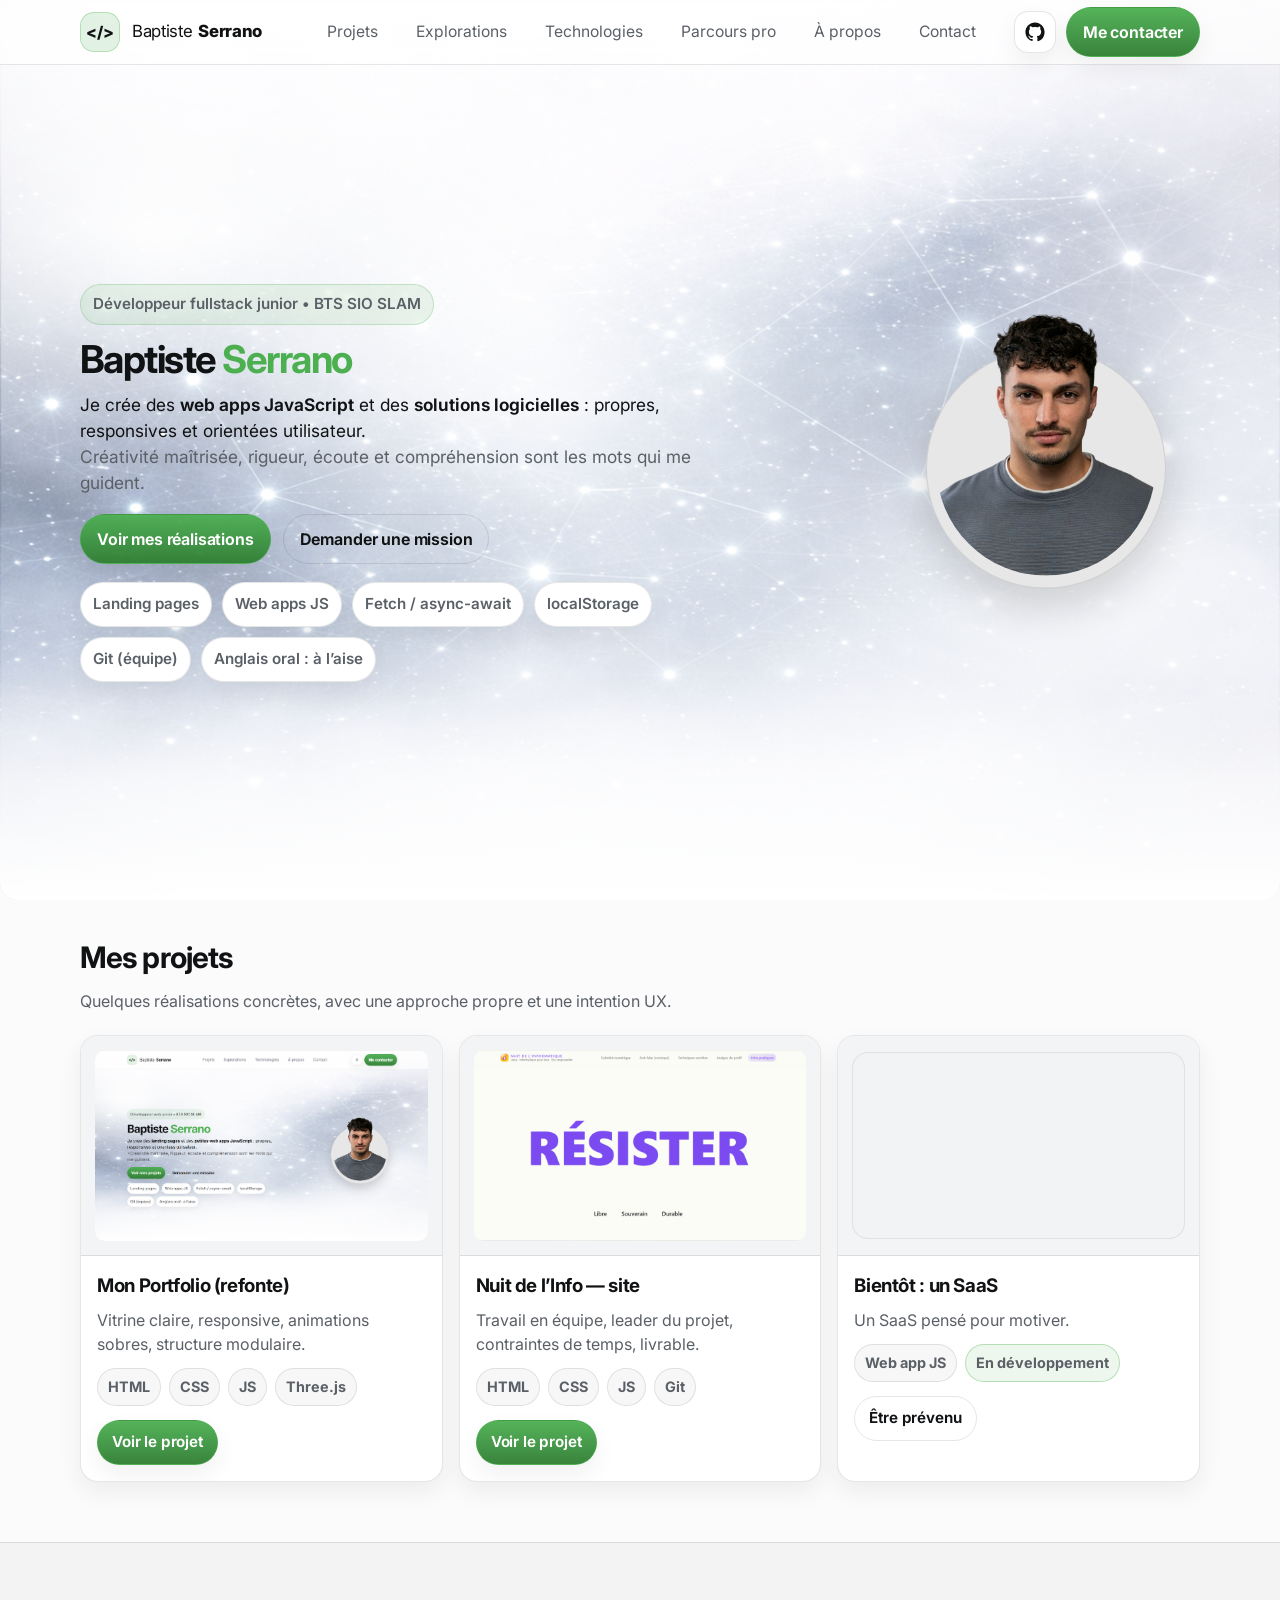
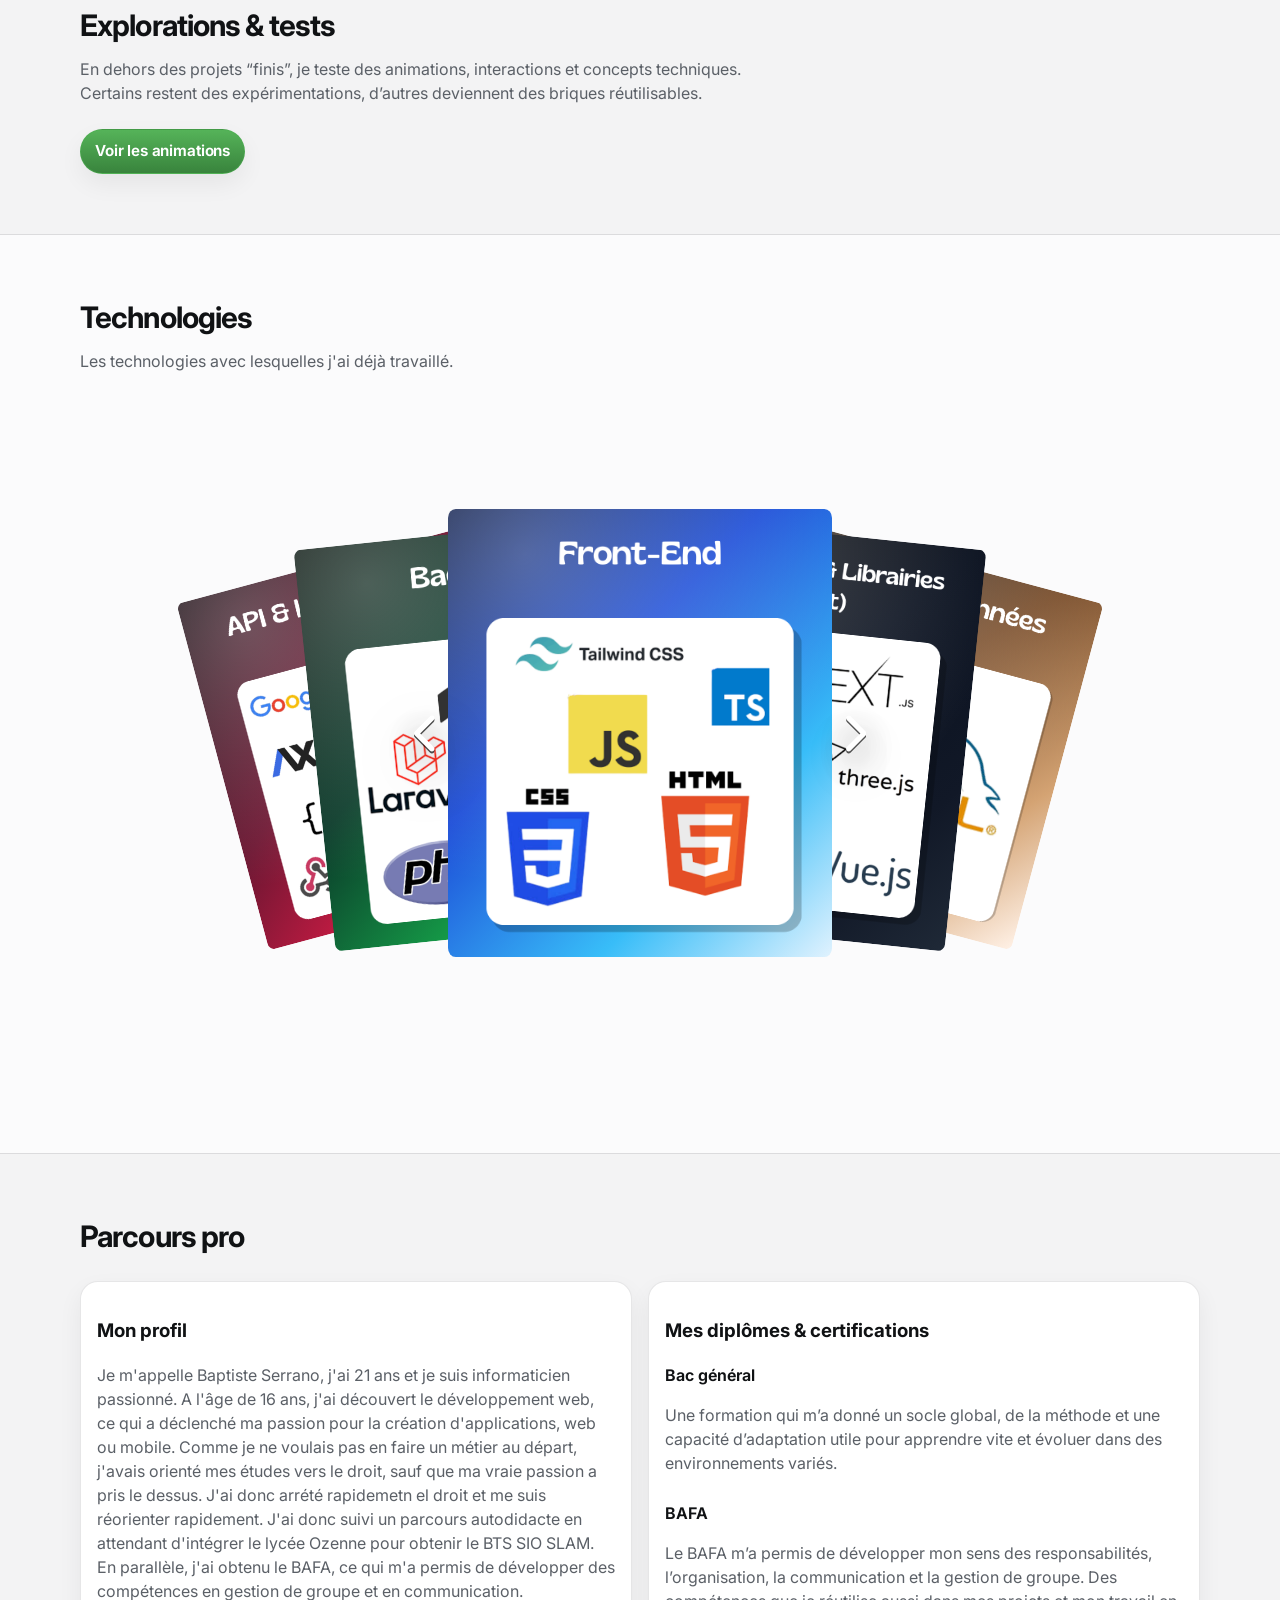
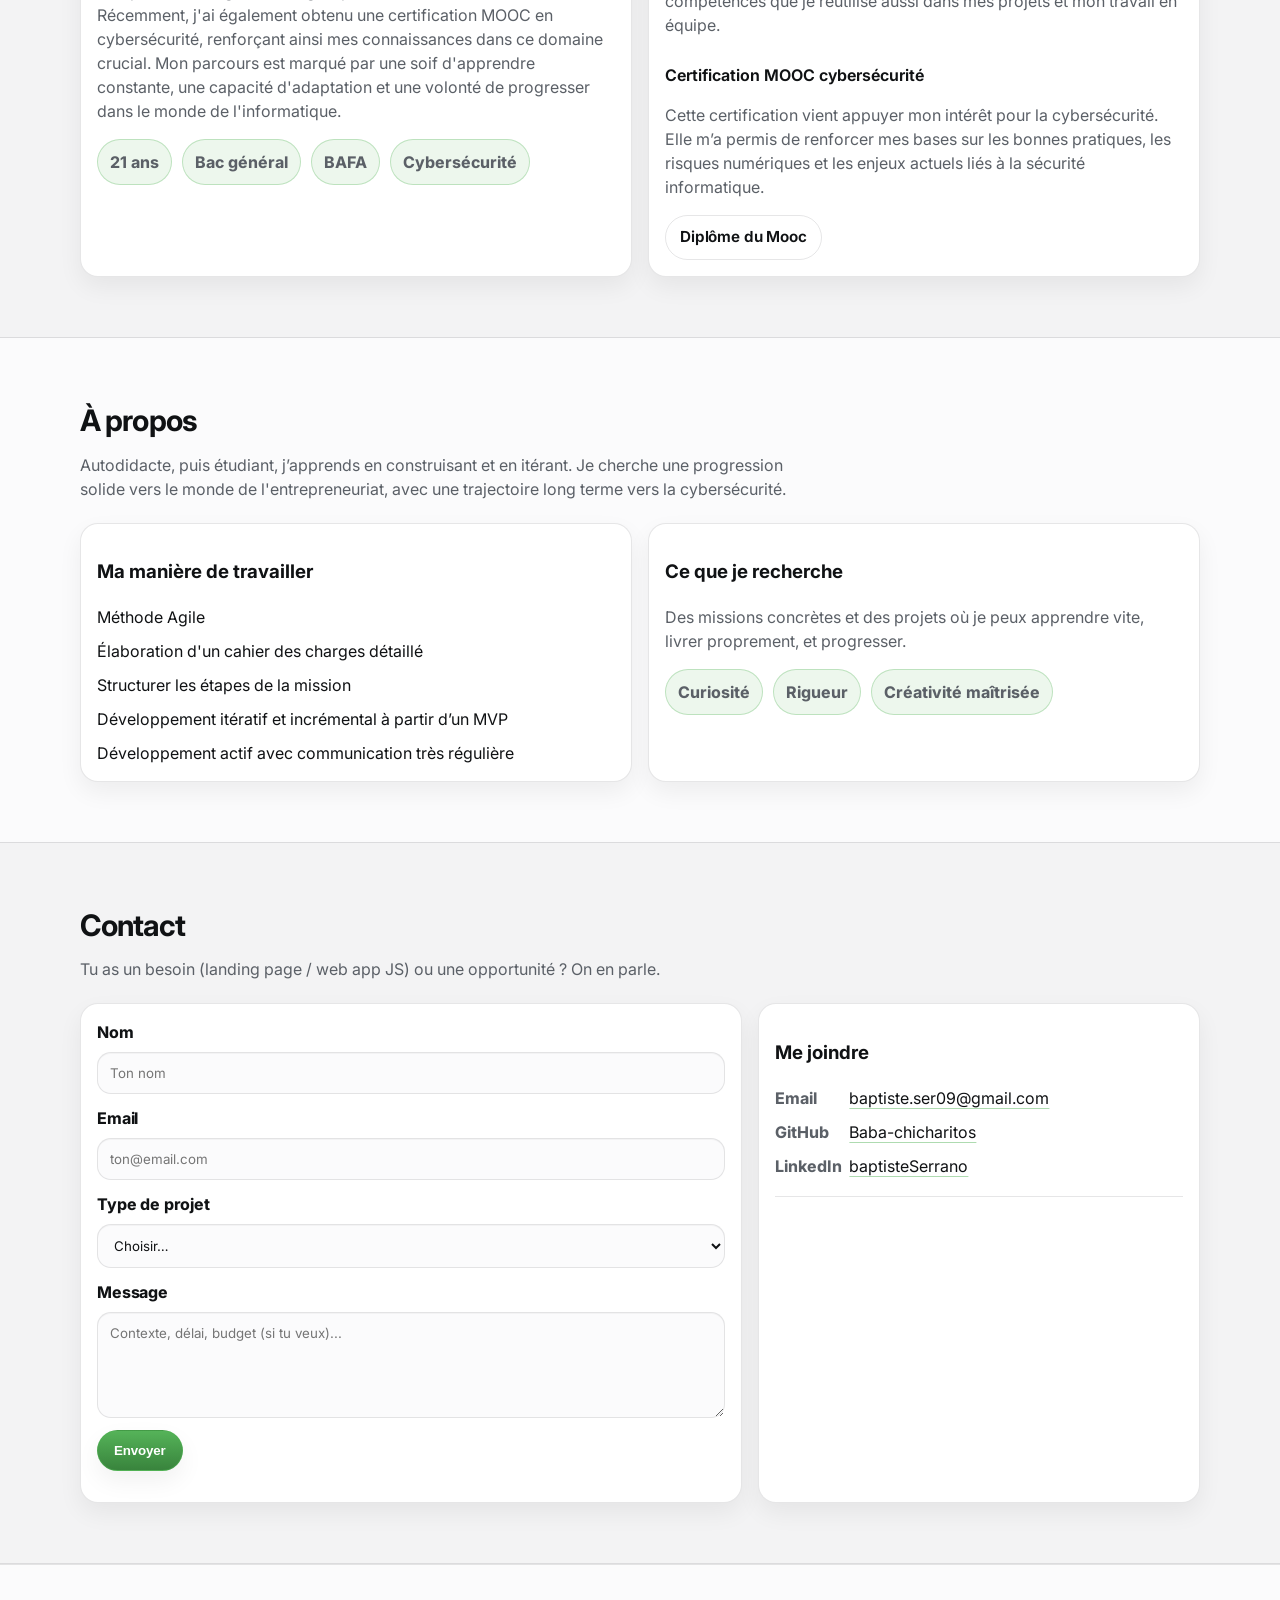
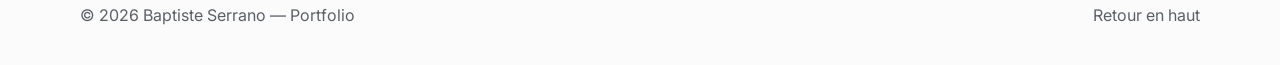
==== index.html @ 9c0a0b97 "first commit" ====
<!doctype html>
<html lang="fr">
  <head>
    <meta charset="UTF-8" />
    <meta name="viewport" content="width=device-width, initial-scale=1.0" />
    <meta
      name="description"
      content="Portfolio de Baptiste Serrano — Développeur web junior (BTS SIO SLAM). Projets, expérimentations, animations et technologies."
    />
    <title>Baptiste Serrano — Portfolio</title>

    <link rel="preconnect" href="https://fonts.googleapis.com" />
    <link rel="preconnect" href="https://fonts.gstatic.com" crossorigin />
    <link
      href="https://fonts.googleapis.com/css2?family=Inter:wght@400;500;600;700&display=swap"
      rel="stylesheet"
    />

    <link rel="stylesheet" href="css/base.css" />
    <link rel="stylesheet" href="css/slide.css" />
    <link rel="stylesheet" href="css/responsive.css" />
    <script type="module" src="js/models.js"></script>
    <link rel="shortcut icon" href="assets/img/logo.png" />
    <link rel="apple-touch-icon" href="assets/img/logo.png" />
    <script src="js/slide.js" defer></script>
  </head>

  <body data-theme="light">
    <a class="skip-link" href="#contenu">Aller au contenu</a>

    <header class="site-header">
      <div class="container header-inner">
        <a class="brand" href="#top" aria-label="Retour en haut de la page">
          <span class="brand-mark" aria-hidden="true">&lt;/&gt;</span>
          <span class="brand-text">
            <span class="brand-name">Baptiste</span>
            <span class="brand-name strong">Serrano</span>
          </span>
        </a>

        <nav class="nav" aria-label="Navigation principale">
          <a href="#projets">Projets</a>
          <a href="#explorations">Explorations</a>
          <a href="#stack">Technologies</a>
          <a href="#parcours">Parcours pro</a>
          <a href="#apropos">À propos</a>
          <a href="#contact">Contact</a>
        </nav>

        <div class="header-actions">
          <a
            class="icon-btn"
            href="https://github.com/baba-chicharitos"
            target="_blank"
            rel="noopener noreferrer"
            aria-label="Voir mon GitHub"
          >
            <svg
              xmlns="http://www.w3.org/2000/svg"
              viewBox="0 0 24 24"
              width="20"
              height="20"
              fill="currentColor"
              aria-hidden="true"
            >
              <path
                d="M12 .5C5.65.5.5 5.65.5 12c0 5.08 3.29 9.39 7.86 10.91.58.11.79-.25.79-.56 0-.28-.01-1.02-.02-2-3.2.7-3.88-1.54-3.88-1.54-.52-1.34-1.28-1.69-1.28-1.69-1.05-.72.08-.71.08-.71 1.16.08 1.77 1.2 1.77 1.2 1.03 1.77 2.7 1.26 3.36.96.1-.75.4-1.26.73-1.55-2.55-.29-5.23-1.28-5.23-5.68 0-1.25.45-2.28 1.19-3.08-.12-.29-.52-1.47.11-3.06 0 0 .97-.31 3.19 1.18A11.1 11.1 0 0 1 12 6.1c.98 0 1.97.13 2.89.38 2.22-1.5 3.19-1.18 3.19-1.18.63 1.59.23 2.77.11 3.06.74.8 1.19 1.83 1.19 3.08 0 4.41-2.69 5.39-5.25 5.67.41.36.78 1.08.78 2.18 0 1.57-.01 2.84-.01 3.23 0 .31.21.68.8.56A11.51 11.51 0 0 0 23.5 12C23.5 5.65 18.35.5 12 .5Z"
              />
            </svg>
          </a>

          <a class="btn btn-primary" href="#contact">Me contacter</a>
        </div>

        <button
          class="burger"
          type="button"
          aria-label="Ouvrir le menu"
          aria-expanded="false"
        >
          <span></span><span></span><span></span>
        </button>
      </div>

      <div class="mobile-nav container" aria-hidden="true">
        <a href="#projets">Projets</a>
        <a href="#explorations">Explorations</a>
        <a href="#stack">Technologies</a>
        <a href="#parcours">Parcours pro</a>
        <a href="#apropos">À propos</a>
        <a href="#contact">Contact</a>
      </div>
    </header>

    <main id="contenu">
      <section class="hero" id="top">
        <div class="container hero-grid">
          <div class="hero-copy z-index-10">
            <p class="eyebrow z-index-10">
              Développeur fullstack junior • BTS SIO SLAM
            </p>

            <h1>Baptiste <span class="accent z-index-10">Serrano</span></h1>

            <p class="lead z-index-10">
              Je crée des <strong>web apps JavaScript</strong> et des
              <strong>solutions logicielles</strong> : propres, responsives et
              orientées utilisateur.
              <br />
              <span class="muted z-index-10">
                Créativité maîtrisée, rigueur, écoute et compréhension sont les
                mots qui me guident.
              </span>
            </p>

            <div class="hero-cta z-index-10">
              <a class="btn btn-primary z-index-10" href="real.html">
                Voir mes réalisations
              </a>
              <a class="btn btn-ghost z-index-10" href="#contact">
                Demander une mission
              </a>
            </div>

            <ul class="chips z-index-10" aria-label="Points forts">
              <li class="chip z-index-10">Landing pages</li>
              <li class="chip z-index-10">Web apps JS</li>
              <li class="chip z-index-10">Fetch / async-await</li>
              <li class="chip z-index-10">localStorage</li>
              <li class="chip z-index-10">Git (équipe)</li>
              <li class="chip z-index-10">Anglais oral : à l’aise</li>
            </ul>
          </div>

          <div class="hero-visual" aria-label="Portrait de Baptiste Serrano">
            <div class="hero-background-visual">
              <img src="assets/img/etoile.png" alt="fond étoilé" />
            </div>
            <div class="profile-card">
              <div class="profile-photo-wrap">
                <img
                  class="profile-photo"
                  src="assets/img/moi.png"
                  alt="Photo de Baptiste Serrano"
                  loading="lazy"
                />
              </div>
            </div>
          </div>
        </div>
      </section>

      <section class="section z-index-10" id="projets">
        <div class="container z-index-10">
          <header class="section-head z-index-10">
            <h2 class="z-index-10">Mes projets</h2>
            <p class="sub z-index-10">
              Quelques réalisations concrètes, avec une approche propre et une
              intention UX.
            </p>
          </header>

          <div class="grid cards-3 z-index-10">
            <article class="card project-card z-index-10">
              <div class="card-media z-index-10">
                <img src="assets/img/portfolio.png" alt="Site du portfolio" />
              </div>
              <div class="card-body z-index-10">
                <h3>Mon Portfolio (refonte)</h3>
                <p class="muted z-index-10">
                  Vitrine claire, responsive, animations sobres, structure
                  modulaire.
                </p>

                <div class="tags z-index-10">
                  <span class="tag z-index-10">HTML</span>
                  <span class="tag z-index-10">CSS</span>
                  <span class="tag z-index-10">JS</span>
                  <span class="tag z-index-10">Three.js</span>
                </div>

                <div class="card-actions z-index-10">
                  <a
                    class="btn btn-primary btn-sm"
                    href="#"
                    aria-label="Voir le projet Portfolio"
                  >
                    Voir le projet
                  </a>
                </div>
              </div>
            </article>

            <article class="card project-card z-index-10">
              <div class="card-media z-index-10">
                <img src="assets/img/nuitInfo.png" alt="Site nuit de l'info" />
              </div>
              <div class="card-body z-index-10">
                <h3>Nuit de l’Info — site</h3>
                <p class="muted z-index-10">
                  Travail en équipe, leader du projet, contraintes de temps,
                  livrable.
                </p>

                <div class="tags z-index-10">
                  <span class="tag z-index-10">HTML</span>
                  <span class="tag z-index-10">CSS</span>
                  <span class="tag z-index-10">JS</span>
                  <span class="tag z-index-10">Git</span>
                </div>

                <div class="card-actions z-index-10">
                  <a
                    class="btn btn-primary btn-sm"
                    href="#"
                    aria-label="Voir le projet Nuit de l'Info"
                  >
                    Voir le projet
                  </a>
                </div>
              </div>
            </article>

            <article class="card project-card teaser z-index-10">
              <div class="card-media z-index-10">
                <div
                  class="hourglass-viewer"
                  id="hourglassViewer"
                  aria-label="Sablier 3D"
                ></div>
              </div>
              <div class="card-body z-index-10">
                <h3>Bientôt : un SaaS</h3>
                <p class="muted z-index-10">Un SaaS pensé pour motiver.</p>

                <div class="tags z-index-10">
                  <span class="tag z-index-10">Web app JS</span>
                  <span class="tag ghost z-index-10">En développement</span>
                </div>

                <div class="card-actions">
                  <a class="btn btn-ghost btn-sm" href="#contact">
                    Être prévenu
                  </a>
                </div>
              </div>
            </article>
          </div>
        </div>
      </section>

      <section class="section section-soft" id="explorations">
        <div class="container">
          <header class="section-head">
            <h2>Explorations & tests</h2>
            <p class="sub">
              En dehors des projets “finis”, je teste des animations,
              interactions et concepts techniques. Certains restent des
              expérimentations, d’autres deviennent des briques réutilisables.
            </p>
          </header>
          <a
            class="btn btn-primary btn-sm spc-top"
            href="projects/animation.html"
            aria-label="Voir mes animations annexes"
          >
            Voir les animations
          </a>
        </div>
      </section>

      <section class="section" id="stack">
        <div class="container">
          <header class="section-head">
            <h2>Technologies</h2>
            <p class="sub">
              Les technologies avec lesquelles j'ai déjà travaillé.
            </p>
          </header>
        </div>
        <div class="contentCard">
          <svg
            viewBox="0 0 320 512"
            id="left"
            class="left"
            onclick="turnLeft()"
          >
            <path
              d="M9.4 233.4c-12.5 12.5-12.5 32.8 0 45.3l192 192c12.5 12.5 32.8 12.5 45.3 0s12.5-32.8 0-45.3L77.3 256 246.6 86.6c12.5-12.5 12.5-32.8 0-45.3s-32.8-12.5-45.3 0l-192 192z"
            />
          </svg>
          <svg
            viewBox="0 0 320 512"
            id="right"
            class="right"
            onclick="turnRight()"
          >
            <path
              d="M310.6 233.4c12.5 12.5 12.5 32.8 0 45.3l-192 192c-12.5 12.5-32.8 12.5-45.3 0s-12.5-32.8 0-45.3L242.7 256 73.4 86.6c-12.5-12.5-12.5-32.8 0-45.3s32.8-12.5 45.3 0l192 192z"
            />
          </svg>
          <div class="img" id="photo1"></div>
          <div class="img" id="photo2"></div>
          <div class="img" id="photo3"></div>
          <div class="img" id="photo4"></div>
          <div class="img" id="photo5"></div>
          <div class="point">
            <div class="po" id="po1" onclick="open1()"></div>
            <div class="po" id="po2" onclick="open2()"></div>
            <div class="po" id="po3" onclick="open3()"></div>
            <div class="po" id="po4" onclick="open4()"></div>
            <div class="po" id="po5" onclick="open5()"></div>
          </div>
        </div>
      </section>

      <section class="section section-soft" id="parcours">
        <div class="container">
          <header class="section-head">
            <h2>Parcours pro</h2>
          </header>

          <div class="about-grid">
            <div class="card about-card">
              <h3>Mon profil</h3>
              <p class="muted">
                Je m'appelle Baptiste Serrano, j'ai 21 ans et je suis
                informaticien passionné. A l'âge de 16 ans, j'ai découvert le
                développement web, ce qui a déclenché ma passion pour la
                création d'applications, web ou mobile. Comme je ne voulais pas
                en faire un métier au départ, j'avais orienté mes études vers le
                droit, sauf que ma vraie passion a pris le dessus. J'ai donc
                arrété rapidemetn el droit et me suis réorienter rapidement.
                J'ai donc suivi un parcours autodidacte en attendant d'intégrer
                le lycée Ozenne pour obtenir le BTS SIO SLAM. En parallèle, j'ai
                obtenu le BAFA, ce qui m'a permis de développer des compétences
                en gestion de groupe et en communication. Récemment, j'ai
                également obtenu une certification MOOC en cybersécurité,
                renforçant ainsi mes connaissances dans ce domaine crucial. Mon
                parcours est marqué par une soif d'apprendre constante, une
                capacité d'adaptation et une volonté de progresser dans le monde
                de l'informatique.
              </p>
              <div class="about-badges">
                <span class="badge">21 ans</span>
                <span class="badge">Bac général</span>
                <span class="badge">BAFA</span>
                <span class="badge">Cybersécurité</span>
              </div>
            </div>

            <div class="card about-card">
              <h3>Mes diplômes & certifications</h3>
              <div class="list">
                <div>
                  <strong>Bac général</strong>
                  <p class="muted">
                    Une formation qui m’a donné un socle global, de la méthode
                    et une capacité d’adaptation utile pour apprendre vite et
                    évoluer dans des environnements variés.
                  </p>
                </div>

                <div>
                  <strong>BAFA</strong>
                  <p class="muted">
                    Le BAFA m’a permis de développer mon sens des
                    responsabilités, l’organisation, la communication et la
                    gestion de groupe. Des compétences que je réutilise aussi
                    dans mes projets et mon travail en équipe.
                  </p>
                </div>

                <div>
                  <strong>Certification MOOC cybersécurité</strong>
                  <p class="muted">
                    Cette certification vient appuyer mon intérêt pour la
                    cybersécurité. Elle m’a permis de renforcer mes bases sur
                    les bonnes pratiques, les risques numériques et les enjeux
                    actuels liés à la sécurité informatique.
                  </p>
                  <a
                    class="btn btn-ghost btn-sm"
                    href="docs/pdf/certification-mooc-cybersecurite.pdf"
                    download
                  >
                    Diplôme du Mooc
                  </a>
                </div>
              </div>
            </div>
          </div>
        </div>
      </section>

      <section class="section" id="apropos">
        <div class="container">
          <header class="section-head">
            <h2>À propos</h2>
            <p class="sub">
              Autodidacte, puis étudiant, j’apprends en construisant et en
              itérant. Je cherche une progression solide vers le monde de
              l'entrepreneuriat, avec une trajectoire long terme vers la
              cybersécurité.
            </p>
          </header>

          <div class="about-grid">
            <div class="card about-card">
              <h3>Ma manière de travailler</h3>
              <ul class="list">
                <li>Méthode Agile</li>
                <li>Élaboration d'un cahier des charges détaillé</li>
                <li>Structurer les étapes de la mission</li>
                <li>Développement itératif et incrémental à partir d’un MVP</li>
                <li>Développement actif avec communication très régulière</li>
              </ul>
            </div>

            <div class="card about-card">
              <h3>Ce que je recherche</h3>
              <p class="muted">
                Des missions concrètes et des projets où je peux apprendre vite,
                livrer proprement, et progresser.
              </p>
              <div class="about-badges">
                <span class="badge">Curiosité</span>
                <span class="badge">Rigueur</span>
                <span class="badge">Créativité maîtrisée</span>
              </div>
            </div>
          </div>
        </div>
      </section>

      <section class="section section-soft" id="contact">
        <div class="container">
          <header class="section-head">
            <h2>Contact</h2>
            <p class="sub">
              Tu as un besoin (landing page / web app JS) ou une opportunité ?
              On en parle.
            </p>
          </header>

          <div class="contact-grid">
            <form
              id="contactForm"
              class="card form"
              action="https://formsubmit.co/ajax/baptiste.ser09@gmail.com"
              method="POST"
            >
              <input type="hidden" name="_captcha" value="false" />
              <input
                type="hidden"
                name="_subject"
                value="Nouveau message depuis le portfolio"
              />

              <div class="field">
                <label for="name">Nom</label>
                <input
                  id="name"
                  name="Nom"
                  type="text"
                  placeholder="Ton nom"
                  autocomplete="name"
                  required
                />
              </div>

              <div class="field">
                <label for="email">Email</label>
                <input
                  id="email"
                  name="Email"
                  type="email"
                  placeholder="ton@email.com"
                  autocomplete="email"
                  required
                />
              </div>

              <div class="field">
                <label for="type">Type de projet</label>
                <select id="type" name="Type de projet" required>
                  <option value="" selected disabled>Choisir…</option>
                  <option value="landing">Landing page</option>
                  <option value="webapp">Petite web app JS</option>
                  <option value="autre">Autre</option>
                </select>
              </div>

              <div class="field">
                <label for="message">Message</label>
                <textarea
                  id="message"
                  name="Message"
                  rows="5"
                  placeholder="Contexte, délai, budget (si tu veux)..."
                  required
                ></textarea>
              </div>

              <button class="btn btn-primary" type="submit">Envoyer</button>
              <p class="muted tiny" id="formStatus"></p>
            </form>

            <aside class="card contact-side">
              <h3>Me joindre</h3>
              <ul class="contact-list">
                <li>
                  <span class="k">Email</span>
                  <a href="mailto:baptiste.ser09@gmail.com">
                    baptiste.ser09@gmail.com
                  </a>
                </li>
                <li>
                  <span class="k">GitHub</span>
                  <a
                    href="https://github.com/Baba-chicharitos"
                    target="_blank"
                    rel="noreferrer"
                  >
                    Baba-chicharitos
                  </a>
                </li>
                <li>
                  <span class="k">LinkedIn</span>
                  <a
                    href="https://www.linkedin.com/in/baptisteserrano/"
                    target="_blank"
                    rel="noreferrer"
                  >
                    baptisteSerrano
                  </a>
                </li>
              </ul>

              <div class="divider"></div>
            </aside>
          </div>
        </div>
      </section>
    </main>

    <footer class="site-footer">
      <div class="container footer-inner">
        <p class="muted">
          © <span id="year">2025</span> Baptiste Serrano — Portfolio
        </p>
        <a class="muted" href="#top">Retour en haut</a>
      </div>
    </footer>

    <div class="toast" id="toast">
      <div class="toast-content">
        <span class="toast-icon" id="toastIcon">✓</span>
        <div class="toast-text">
          <strong id="toastTitle">Message envoyé</strong>
          <p id="toastMessage">
            Merci, ton message a bien été envoyé. Je te répondrai dès que
            possible.
          </p>
        </div>
        <button
          class="toast-close"
          id="toastClose"
          type="button"
          aria-label="Fermer"
        >
          ×
        </button>
      </div>
    </div>

    <script>
      document.addEventListener("DOMContentLoaded", () => {
        const form = document.getElementById("contactForm");
        const statusText = document.getElementById("formStatus");
        const toast = document.getElementById("toast");
        const toastClose = document.getElementById("toastClose");
        const toastTitle = document.getElementById("toastTitle");
        const toastMessage = document.getElementById("toastMessage");
        const toastIcon = document.getElementById("toastIcon");
        const year = document.getElementById("year");

        if (year) {
          year.textContent = new Date().getFullYear();
        }

        let hideToastTimer;

        function showToast(title, message, isError = false) {
          toastTitle.textContent = title;
          toastMessage.textContent = message;
          toastIcon.textContent = isError ? "!" : "✓";
          toastIcon.style.background = isError
            ? "linear-gradient(135deg, #ef4444, #dc2626)"
            : "linear-gradient(135deg, #22c55e, #16a34a)";

          toast.classList.add("show");

          clearTimeout(hideToastTimer);
          hideToastTimer = setTimeout(() => {
            toast.classList.remove("show");
          }, 4000);
        }

        if (toastClose) {
          toastClose.addEventListener("click", () => {
            toast.classList.remove("show");
          });
        }

        if (!form) {
          console.error("Formulaire #contactForm introuvable.");
          return;
        }

        form.addEventListener("submit", async (e) => {
          e.preventDefault();

          statusText.textContent = "Envoi en cours...";

          const formData = new FormData(form);

          try {
            const response = await fetch(form.action, {
              method: "POST",
              body: formData,
              headers: {
                Accept: "application/json",
              },
            });

            const data = await response.json();

            if (response.ok) {
              form.reset();
              statusText.textContent = "";
              showToast(
                "Message envoyé",
                "Merci, ton message a bien été envoyé. Je te répondrai dès que possible.",
              );
            } else {
              statusText.textContent = "";
              showToast(
                "Erreur",
                data.message || "L’envoi a échoué. Réessaie dans un instant.",
                true,
              );
            }
          } catch (error) {
            statusText.textContent = "";
            showToast(
              "Erreur",
              "Impossible d’envoyer le message pour le moment.",
              true,
            );
            console.error(error);
          }
        });
      });
    </script>
  </body>
</html>
---- css/base.css ----
/* =========================
   Base + Theme tokens
   ========================= */

:root {
  --font:
    "Inter", system-ui, -apple-system, Segoe UI, Roboto, Arial, sans-serif;

  /* Accent (vert propre, proche de ton CV) */
  --accent: #4caf50;
  --accent-2: #2e7d32;

  /* Light defaults */
  --bg: #fbfbfc;
  --bg-soft: #f3f4f6;
  --text: #101214;
  --muted: #5b6067;

  --card: #ffffff;
  --border: rgba(16, 18, 20, 0.1);

  --shadow: 0 12px 30px rgba(16, 18, 20, 0.08);
  --shadow-soft: 0 10px 24px rgba(16, 18, 20, 0.06);

  --radius: 18px;
  --radius-sm: 14px;

  --container: 1120px;

  --focus: 0 0 0 4px rgba(76, 175, 80, 0.25);
}

body[data-theme="dark"] {
  --bg: #0b0d10;
  --bg-soft: #10141a;
  --text: #e8edf4;
  --muted: #a6afbb;

  --card: #0f141b;
  --border: rgba(232, 237, 244, 0.12);

  --shadow: 0 16px 40px rgba(0, 0, 0, 0.35);
  --shadow-soft: 0 12px 28px rgba(0, 0, 0, 0.25);

  --focus: 0 0 0 4px rgba(76, 175, 80, 0.25);
}

/* =========================
   Reset minimal
   ========================= */

*,
*::before,
*::after {
  box-sizing: border-box;
}

html {
  scroll-behavior: smooth;
}

body {
  margin: 0;
  font-family: var(--font);
  color: var(--text);
  background:
    radial-gradient(
      1200px 600px at 75% 10%,
      rgba(76, 175, 80, 0.1),
      transparent 55%
    ),
    radial-gradient(
      900px 500px at 15% 0%,
      rgba(76, 175, 80, 0.07),
      transparent 55%
    ),
    var(--bg);
  line-height: 1.5;
  overflow-x: hidden;
}

img {
  max-width: 100%;
  display: block;
}

a {
  color: inherit;
  text-decoration: none;
}

strong {
  font-weight: 650;
}

::selection {
  background: rgba(76, 175, 80, 0.25);
}

/* =========================
   Utilities
   ========================= */

.container {
  width: min(var(--container), calc(100% - 40px));
  margin-inline: auto;
}

.spc-top {
  margin-top: 24px;
}

.muted {
  color: var(--muted);
}

.tiny {
  font-size: 0.9rem;
}

.accent {
  color: var(--accent);
}

.divider {
  height: 1px;
  background: var(--border);
  margin: 18px 0;
}

.skip-link {
  position: absolute;
  left: -999px;
  top: 10px;
  background: var(--card);
  color: var(--text);
  padding: 10px 14px;
  border-radius: 12px;
  border: 1px solid var(--border);
  box-shadow: var(--shadow-soft);
}
.skip-link:focus {
  left: 12px;
  outline: none;
  box-shadow: var(--focus), var(--shadow-soft);
}

/* =========================
   Header
   ========================= */

.site-header {
  position: sticky;
  top: 0;
  z-index: 50;
  border-bottom: 1px solid var(--border);
  background: rgba(255, 255, 255, 0.7);
  backdrop-filter: blur(10px);
}

body[data-theme="dark"] .site-header {
  background: rgba(11, 13, 16, 0.7);
}

.header-inner {
  display: flex;
  align-items: center;
  justify-content: space-between;
  gap: 14px;
  padding: 14px 0;
  height: 5vw;
}

.brand {
  display: flex;
  align-items: center;
  gap: 12px;
  min-width: 210px;
}

.brand-mark {
  width: 40px;
  height: 40px;
  border-radius: 14px;
  display: grid;
  place-items: center;
  background: rgba(76, 175, 80, 0.16);
  border: 1px solid rgba(76, 175, 80, 0.3);
  font-weight: 800;
}

.brand-text {
  display: flex;
  gap: 6px;
  font-size: 1.05rem;
  letter-spacing: -0.02em;
}
.brand-name.strong {
  font-weight: 800;
}

.nav {
  display: flex;
  gap: 18px;
  align-items: center;
}

.nav a {
  font-size: 0.98rem;
  color: var(--muted);
  padding: 10px 10px;
  border-radius: 12px;
}
.nav a:hover {
  background: rgba(16, 18, 20, 0.05);
  color: var(--text);
}
body[data-theme="dark"] .nav a:hover {
  background: rgba(232, 237, 244, 0.06);
}

.header-actions {
  display: flex;
  align-items: center;
  gap: 10px;
}

.icon-btn {
  width: 42px;
  height: 42px;
  border-radius: 14px;
  border: 1px solid var(--border);
  background: var(--card);
  box-shadow: var(--shadow-soft);
  display: grid;
  place-items: center;
  cursor: pointer;
}
.icon-btn:focus {
  outline: none;
  box-shadow: var(--focus), var(--shadow-soft);
}

.burger {
  display: none;
  width: 44px;
  height: 44px;
  border: 1px solid var(--border);
  background: var(--card);
  border-radius: 14px;
  box-shadow: var(--shadow-soft);
  cursor: pointer;
}
.burger span {
  display: block;
  height: 2px;
  width: 18px;
  margin: 4px auto;
  background: var(--text);
  opacity: 0.9;
}

.mobile-nav {
  display: none;
  padding: 0 0 14px 0;
}
.mobile-nav a {
  display: block;
  padding: 12px 12px;
  border-radius: 12px;
  color: var(--muted);
}
.mobile-nav a:hover {
  background: rgba(16, 18, 20, 0.05);
  color: var(--text);
}

/* =========================
   Buttons
   ========================= */

.btn {
  display: inline-flex;
  align-items: center;
  justify-content: center;
  gap: 10px;
  padding: 12px 16px;
  border-radius: 999px;
  border: 1px solid var(--border);
  background: var(--card);
  font-weight: 650;
  letter-spacing: -0.01em;
  box-shadow: var(--shadow-soft);
  transition:
    transform 120ms ease,
    box-shadow 120ms ease,
    background 120ms ease;
}
.btn:hover {
  transform: translateY(-1px);
  box-shadow: var(--shadow);
}
.btn:active {
  transform: translateY(0);
}

.btn-primary {
  background: linear-gradient(
    180deg,
    rgba(76, 175, 80, 0.95),
    rgba(46, 125, 50, 0.95)
  );
  border: 1px solid rgba(76, 175, 80, 0.5);
  color: white;
}

.btn-ghost {
  background: transparent;
  box-shadow: none;
}

.btn-sm {
  padding: 10px 14px;
  font-size: 0.95rem;
}

/* =========================
   Hero
   ========================= */

.hero {
  padding: 54px 0 28px 0;
  height: 90vh;
  display: flex;

  justify-content: center;
}

.hero-grid {
  display: grid;
  grid-template-columns: 1.2fr 0.9fr;
  gap: 28px;
  align-items: center;
}

.eyebrow {
  display: inline-block;
  color: var(--muted);
  background: rgba(76, 175, 80, 0.1);
  border: 1px solid rgba(76, 175, 80, 0.25);
  padding: 8px 12px;
  border-radius: 999px;
  margin: 0 0 14px 0;
  font-weight: 600;
  font-size: 0.95rem;
}

.hero h1 {
  margin: 0 0 12px 0;
  font-size: clamp(2.2rem, 3vw, 3.2rem);
  letter-spacing: -0.04em;
  line-height: 1.08;
}

.lead {
  margin: 0 0 18px 0;
  font-size: 1.08rem;
  color: var(--text);
}

.hero-cta {
  display: flex;
  gap: 12px;
  flex-wrap: wrap;
  margin: 18px 0 18px 0;
}

.chips {
  list-style: none;
  padding: 0;
  margin: 0;
  display: flex;
  flex-wrap: wrap;
  gap: 10px;
}

.chip {
  padding: 10px 12px;
  border-radius: 999px;
  border: 1px solid var(--border);
  background: var(--card);
  color: var(--muted);
  box-shadow: var(--shadow-soft);
  font-weight: 600;
  font-size: 0.95rem;
}

/* Hero visual */
.hero-visual .visual-card {
  background: var(--card);
  border: 1px solid var(--border);
  border-radius: var(--radius);
  box-shadow: var(--shadow);
  padding: 14px;
}

.visual-top {
  display: flex;
  justify-content: space-between;
  align-items: center;
  gap: 10px;
  margin-bottom: 12px;
}

.visual-badge {
  font-weight: 700;
  font-size: 0.92rem;
  color: var(--muted);
}

.visual-pill {
  padding: 8px 10px;
  border-radius: 999px;
  border: 1px solid var(--border);
  color: var(--muted);
  font-weight: 650;
  font-size: 0.92rem;
}

.visual-canvas {
  position: relative;
  height: 280px;
  border-radius: calc(var(--radius) - 8px);
  overflow: hidden;
  background:
    radial-gradient(
      700px 320px at 30% 10%,
      rgba(76, 175, 80, 0.18),
      transparent 55%
    ),
    radial-gradient(
      600px 280px at 90% 80%,
      rgba(76, 175, 80, 0.12),
      transparent 60%
    ),
    var(--bg-soft);
  border: 1px solid var(--border);
}

.grid-glow {
  position: absolute;
  inset: 0;
  background-image:
    linear-gradient(
      to right,
      rgba(255, 255, 255, 0) 0%,
      rgba(255, 255, 255, 0) 100%
    ),
    linear-gradient(rgba(16, 18, 20, 0.06) 1px, transparent 1px),
    linear-gradient(90deg, rgba(16, 18, 20, 0.06) 1px, transparent 1px);
  background-size:
    100% 100%,
    34px 34px,
    34px 34px;
  opacity: 0.9;
  mix-blend-mode: multiply;
}
body[data-theme="dark"] .grid-glow {
  background-image:
    linear-gradient(
      to right,
      rgba(255, 255, 255, 0) 0%,
      rgba(255, 255, 255, 0) 100%
    ),
    linear-gradient(rgba(232, 237, 244, 0.08) 1px, transparent 1px),
    linear-gradient(90deg, rgba(232, 237, 244, 0.08) 1px, transparent 1px);
  mix-blend-mode: screen;
  opacity: 0.55;
}

.visual-caption {
  margin: 12px 2px 0 2px;
  color: var(--muted);
  font-size: 0.95rem;
}

/* =========================
   Sections + Cards
   ========================= */

.section {
  padding: 60px 0;
  z-index: 10;
}

.section-soft {
  background: rgba(16, 18, 20, 0.03);
  border-top: 1px solid var(--border);
  border-bottom: 1px solid var(--border);
}
body[data-theme="dark"] .section-soft {
  background: rgba(232, 237, 244, 0.04);
}

.section-head h2 {
  margin: 0;
  font-size: 1.85rem;
  letter-spacing: -0.03em;
}

.sub {
  margin: 10px 0 0 0;
  color: var(--muted);
  max-width: 72ch;
}

.grid {
  display: grid;
  gap: 16px;
  margin-top: 22px;
}

.cards-3 {
  grid-template-columns: repeat(3, 1fr);
}

.card {
  background: var(--card);
  border: 1px solid var(--border);
  border-radius: var(--radius);
  box-shadow: var(--shadow-soft);
  overflow: hidden;
}

.card-body {
  padding: 16px;
}

.card-media {
  padding: 14px;
  border-bottom: 1px solid var(--border);
  background: var(--bg-soft);
}

/* Uniformise la hauteur de la zone image des cards */
.project-card .card-media {
  height: 220px;
  display: flex;
  align-items: center;
  justify-content: center;
  overflow: hidden;
}

.project-card .card-media img {
  width: 100%;
  height: 100%;
  object-fit: cover;
  border-radius: calc(var(--radius) - 8px);
}

.media-placeholder {
  height: 138px;
  border-radius: calc(var(--radius) - 8px);
  border: 1px dashed rgba(16, 18, 20, 0.18);
  display: grid;
  place-items: center;
  color: var(--muted);
  font-weight: 700;
}
body[data-theme="dark"] .media-placeholder {
  border: 1px dashed rgba(232, 237, 244, 0.18);
}

.media-placeholder.subtle {
  background: rgba(76, 175, 80, 0.08);
  border: 1px dashed rgba(76, 175, 80, 0.25);
}

.tags {
  display: flex;
  flex-wrap: wrap;
  gap: 8px;
  margin: 12px 0 14px 0;
}

.tag {
  font-size: 0.9rem;
  font-weight: 700;
  color: var(--muted);
  border: 1px solid var(--border);
  background: rgba(16, 18, 20, 0.03);
  padding: 7px 10px;
  border-radius: 999px;
}
body[data-theme="dark"] .tag {
  background: rgba(232, 237, 244, 0.06);
}

.tag.ghost {
  border-color: rgba(76, 175, 80, 0.35);
  background: rgba(76, 175, 80, 0.1);
}

.card-actions {
  display: flex;
  gap: 10px;
  flex-wrap: wrap;
}

.project-card h3 {
  margin: 0 0 8px 0;
  letter-spacing: -0.02em;
}

.project-card p {
  margin: 0;
}

.teaser .btn {
  box-shadow: none;
}

/* Mini cards (explorations) */
.mini-card {
  padding: 16px;
}
.mini-head {
  display: flex;
  justify-content: space-between;
  align-items: center;
  gap: 12px;
  margin-bottom: 10px;
}
.mini-card h3 {
  margin: 0;
  font-size: 1.1rem;
  letter-spacing: -0.02em;
}
.pill {
  padding: 8px 10px;
  border-radius: 999px;
  border: 1px solid var(--border);
  color: var(--muted);
  font-weight: 750;
  font-size: 0.9rem;
  background: rgba(16, 18, 20, 0.02);
}
body[data-theme="dark"] .pill {
  background: rgba(232, 237, 244, 0.05);
}

/* =========================
   Stack + About + Contact
   ========================= */

.stack-grid {
  margin-top: 22px;
  display: grid;
  gap: 16px;
  grid-template-columns: repeat(3, 1fr);
}

.stack-card {
  padding: 16px;
}

.stack-card h3 {
  margin: 0 0 10px 0;
  letter-spacing: -0.02em;
}

.list {
  list-style: none;
  padding: 0;
  margin: 0;
  display: grid;
  gap: 10px;
}

.ok,
.learn {
  display: inline-grid;
  place-items: center;
  width: 22px;
  height: 22px;
  border-radius: 8px;
  margin-right: 8px;
  font-weight: 900;
}

.ok {
  background: rgba(76, 175, 80, 0.14);
  border: 1px solid rgba(76, 175, 80, 0.3);
}
.learn {
  background: rgba(16, 18, 20, 0.05);
  border: 1px solid var(--border);
}
body[data-theme="dark"] .learn {
  background: rgba(232, 237, 244, 0.06);
}

.about-grid {
  margin-top: 22px;
  display: grid;
  gap: 16px;
  grid-template-columns: 1fr 1fr;
}

.about-card {
  padding: 16px;
}

.about-badges {
  display: flex;
  gap: 10px;
  flex-wrap: wrap;
  margin-top: 14px;
}

.badge {
  padding: 10px 12px;
  border-radius: 999px;
  border: 1px solid rgba(76, 175, 80, 0.3);
  background: rgba(76, 175, 80, 0.1);
  color: var(--muted);
  font-weight: 750;
}

.contact-grid {
  margin-top: 22px;
  display: grid;
  gap: 16px;
  grid-template-columns: 1.2fr 0.8fr;
}

.form {
  padding: 16px;
}

.field {
  display: grid;
  gap: 8px;
  margin-bottom: 12px;
}

label {
  font-weight: 750;
  color: var(--text);
  letter-spacing: -0.01em;
}

input,
select,
textarea {
  width: 100%;
  padding: 12px 12px;
  border-radius: 14px;
  border: 1px solid var(--border);
  background: var(--bg);
  color: var(--text);
  font-family: var(--font);
  box-shadow: inset 0 1px 0 rgba(16, 18, 20, 0.03);
}

input:focus,
select:focus,
textarea:focus {
  outline: none;
  box-shadow: var(--focus);
  border-color: rgba(76, 175, 80, 0.55);
}

.contact-side {
  padding: 16px;
}

.contact-list {
  list-style: none;
  padding: 0;
  margin: 12px 0 0 0;
  display: grid;
  gap: 10px;
}

.contact-list .k {
  display: inline-block;
  min-width: 70px;
  color: var(--muted);
  font-weight: 750;
}

.contact-list a {
  color: var(--text);
  text-decoration: underline;
  text-decoration-color: rgba(76, 175, 80, 0.45);
  text-underline-offset: 4px;
}

/* =========================
   Footer
   ========================= */

.site-footer {
  border-top: 1px solid var(--border);
  padding: 22px 0;
}

.footer-inner {
  display: flex;
  align-items: center;
  justify-content: space-between;
  gap: 14px;
}

/* =========================
   Hero portrait (fond étoilé + photo ronde)
   ========================= */

.profile-card {
  position: relative;
  height: 340px;
  min-height: 340px;

  /* IMPORTANT : plus de cadre */
  background: transparent;
  border: none;
  box-shadow: none;

  /* on garde overflow visible pour laisser respirer */
  overflow: visible;

  /* Pour passer au-dessus du fond étoilé */
  z-index: 1;
}

/* Cercle */
.profile-photo-wrap {
  position: absolute;
  right: 34px;
  top: 50%;
  transform: translateY(-56%);
  z-index: 1;

  width: 240px;
  height: 240px;
  border-radius: 999px;

  padding: 8px;
  background: rgb(231, 231, 231);
  border: 1px solid rgba(16, 18, 20, 0.1);
  box-shadow: 0 18px 44px rgba(16, 18, 20, 0.18);
}

/* Image : on la remonte pour que la tête "dépasse" */
.profile-photo {
  position: absolute;
  left: 50%;
  top: -45%;
  transform: translateX(-50%);
  width: 92%;
  height: 140%;

  border-radius: 999px; /* pas obligatoire mais ok */
  object-fit: cover;
  display: block;
}

/* Petit texte optionnel */
.profile-caption {
  position: absolute;
  left: 18px;
  right: 18px;
  bottom: 16px;
  z-index: 1;

  margin: 0;
  color: var(--muted);
  font-size: 0.95rem;
}

.hero-background-visual {
  position: absolute;
  width: 100vw;
  height: 100vh;
  top: 0;
  left: 0;
  z-index: 0;
  pointer-events: none;
  display: inline-block;
  overflow: hidden;
  border-radius: 18px;
}

.hero-background-visual img {
  position: relative;
  width: 100%;
  height: 100%;
  top: 0;
  left: 0;
  display: block;
  z-index: 0;
}

.hero-background-visual::after {
  content: "";
  position: absolute;
  inset: 0;
  pointer-events: none;

  background:
    radial-gradient(
      820px 460px at 12% 26%,
      rgba(255, 255, 255, 0.92),
      transparent 62%
    ),
    radial-gradient(
      620px 380px at 42% 44%,
      rgba(255, 255, 255, 0.72),
      transparent 60%
    ),
    radial-gradient(
      760px 520px at 84% 62%,
      rgba(255, 255, 255, 0.86),
      transparent 64%
    ),
    radial-gradient(
      980px 560px at 40% 86%,
      rgba(255, 255, 255, 0.55),
      transparent 72%
    ),
    linear-gradient(180deg, rgba(255, 255, 255, 0.4), rgba(255, 255, 255, 0.15));

  filter: blur(0.8px);
  mix-blend-mode: screen; /* optionnel: rend l'effet plus "fusionné" */
  opacity: 1;
}

.hero-background-visual::before {
  content: "";
  position: absolute;
  left: 0;
  right: 0;
  bottom: 0;

  height: 220px; /* ajuste si besoin */
  pointer-events: none;

  background: linear-gradient(
    to bottom,
    rgba(255, 255, 255, 0) 0%,
    rgba(255, 255, 255, 0.65) 45%,
    rgba(255, 255, 255, 1) 100%
  );

  z-index: 2;
}

.z-index-10 {
  z-index: 10;
}

.hourglass-viewer {
  width: 100%;
  aspect-ratio: 16 / 9;
  border-radius: 16px;
  overflow: hidden;
  background: #f2f3f5;
  border: 1px solid rgba(16, 18, 20, 0.08);
}

.toast {
  position: fixed;
  top: 24px;
  right: 24px;
  z-index: 9999;
  opacity: 0;
  transform: translateY(-20px) scale(0.98);
  pointer-events: none;
  transition:
    opacity 0.35s ease,
    transform 0.35s ease;
}

.toast.show {
  opacity: 1;
  transform: translateY(0) scale(1);
  pointer-events: auto;
}

.toast-content {
  display: flex;
  align-items: flex-start;
  gap: 14px;
  min-width: 320px;
  max-width: 420px;
  padding: 16px 18px;
  border-radius: 18px;
  background: rgba(18, 18, 18, 0.92);
  color: #fff;
  box-shadow: 0 16px 40px rgba(0, 0, 0, 0.28);
  backdrop-filter: blur(10px);
  border: 1px solid rgba(255, 255, 255, 0.08);
}

.toast-icon {
  display: flex;
  align-items: center;
  justify-content: center;
  min-width: 36px;
  width: 36px;
  height: 36px;
  border-radius: 999px;
  font-weight: 700;
  background: linear-gradient(135deg, #22c55e, #16a34a);
  color: white;
}

.toast-text strong {
  display: block;
  margin-bottom: 4px;
  font-size: 0.98rem;
}

.toast-text p {
  margin: 0;
  font-size: 0.92rem;
  line-height: 1.45;
  color: rgba(255, 255, 255, 0.82);
}

.toast-close {
  margin-left: auto;
  border: none;
  background: transparent;
  color: rgba(255, 255, 255, 0.75);
  font-size: 1.4rem;
  cursor: pointer;
  line-height: 1;
}

.toast-close:hover {
  color: white;
}

@media (max-width: 640px) {
  .toast {
    top: 16px;
    right: 16px;
    left: 16px;
  }

  .toast-content {
    min-width: auto;
    max-width: none;
    width: 100%;
  }
}
---- css/slide.css ----
.img {
  width: 30vw;
  height: 35vw;
  position: absolute;
  top: 50%;
  left: 50%;
  transform: translate(-50%, -50%);

  border-radius: 2%;
  transition: 500ms;
}

#photo1 {
  background: url("../assets/img/api.png"),
    radial-gradient(
      600px circle at 20% 10%,
      rgba(255, 255, 255, 0.28),
      transparent 55%
    ),
    linear-gradient(135deg, #1a0b12 0%, #6d1632 40%, #e11d48 75%, #ffd1b8 100%);

  background-repeat: no-repeat;

  background-size: contain; /* au lieu de cover */
}

#photo2 {
  background: url("../assets/img/back.png"),
    radial-gradient(
      600px circle at 20% 10%,
      rgba(255, 255, 255, 0.28),
      transparent 55%
    ),
    linear-gradient(135deg, #06130d 0%, #0b3b2a 38%, #16a34a 72%, #a7f3d0 100%);
  background-size: cover;
  background-position: center;
}

#photo3 {
  background: url("../assets/img/front.png"),
    radial-gradient(
      600px circle at 20% 10%,
      rgba(255, 255, 255, 0.28),
      transparent 55%
    ),
    linear-gradient(135deg, #0b1b4a 0%, #1d4ed8 38%, #38bdf8 72%, #e0f2fe 100%);
  background-size: cover;
  background-position: center;
}

#photo4 {
  background: url("../assets/img/framework.png"),
    radial-gradient(
      600px circle at 20% 10%,
      rgba(255, 255, 255, 0.28),
      transparent 55%
    ),
    linear-gradient(135deg, #050607 0%, #0b1220 45%, #111827 78%, #1f2937 100%);
  background-size: cover;
  background-position: center;
}

#photo5 {
  background: url("../assets/img/bdd.png"),
    radial-gradient(
      600px circle at 20% 10%,
      rgba(255, 255, 255, 0.28),
      transparent 55%
    ),
    linear-gradient(135deg, #1a110b 0%, #7a4e2b 40%, #d4a373 75%, #fff1e6 100%);
  background-size: cover;
  background-position: center;
}

.contentCard {
  position: relative;
  height: 80vh;
  width: 100vw;
  display: grid;
  grid-template-columns: repeat(9, 1fr);
  grid-template-rows: repeat(3, 1fr);
}

.left {
  grid-column: 3 / 5;
  grid-row: 2/3;
  align-self: center;
  justify-self: center;
  width: 2vw;
  height: auto;
  z-index: 5000;
  fill: #ffff;

  transition: 1000ms;
  cursor: pointer;
}

.right {
  grid-column: 6 / 8;
  grid-row: 2/3;
  align-self: center;
  justify-self: center;
  width: 2vw;
  height: auto;
  z-index: 5000;
  fill: #ffff;

  opacity: 0.95;
  transition: 1000ms;
  cursor: pointer;
}

.left,
.right {
  filter: drop-shadow(0 22px 34px rgba(0, 0, 0, 0.45))
    drop-shadow(0 10px 16px rgba(0, 0, 0, 0.32))
    drop-shadow(0 2px 0 rgba(0, 0, 0, 0.7));
}

.droite4 {
  transform: translate(-175%, -38%) rotateZ(-31deg) scale(0.6);
  z-index: 1;
}

.droite3 {
  transform: translate(-150%, -45%) rotateZ(-25deg) scale(0.7);
  z-index: 3;
}

.droite2 {
  transform: translate(-120%, -49%) rotateZ(-15deg) scale(0.8);
  z-index: 5;
}

.droite1 {
  transform: translate(-90%, -50%) rotateZ(-6deg) scale(0.9);
  z-index: 10;
}

.centre {
  transform: translate(-50%, -50%) rotateZ(0deg) scale(1);
  z-index: 20;
}

.gauche1 {
  transform: translate(-10%, -50%) rotateZ(6deg) scale(0.9);
  z-index: 10;
}

.gauche2 {
  transform: translate(20%, -49%) rotateZ(15deg) scale(0.8);
  z-index: 5;
}

.gauche3 {
  transform: translate(50%, -45%) rotateZ(25deg) scale(0.7);
  z-index: 3;
}

.gauche4 {
  transform: translate(80%, -38%) rotateZ(31deg) scale(0.6);
  z-index: 1;
}

.point {
  grid-column: 4/7;
  grid-row: 3/4;
  width: 50%;
  z-index: 500;
  display: flex;
  align-items: center;
  justify-content: space-around;
  align-self: center;
  justify-self: center;
}

.po {
  width: 1vw;
  height: 1vw;
  border-radius: 100%;
  background-color: transparent;
  transition: 500ms;
}

.grand {
  scale: 2;
}
---- css/responsive.css ----
/* ========================================
   Responsive overrides
   À lier après base.css et slide.css
   ======================================== */

/* Large tablets / small laptops */
@media (max-width: 1100px) {
  .header-inner {
    height: auto;
    min-height: 76px;
    padding: 12px 0;
    flex-wrap: wrap;
  }

  .nav {
    gap: 8px;
    flex-wrap: wrap;
    justify-content: center;
  }

  .hero {
    height: auto;
    min-height: auto;
    padding: 40px 0 32px;
  }

  .hero-grid,
  .contact-grid {
    grid-template-columns: 1fr;
  }

  .cards-3,
  .stack-grid,
  .about-grid,
  .docs-grid {
    grid-template-columns: repeat(2, minmax(0, 1fr));
  }

  .profile-card {
    height: 300px;
    min-height: 300px;
  }

  .profile-photo-wrap {
    right: 50%;
    top: 52%;
    transform: translate(50%, -50%);
  }

  .hero-background-visual {
    height: 100%;
  }

  .contentCard {
    height: 62vh;
    min-height: 520px;
  }

  .img {
    width: 36vw;
    height: 42vw;
  }

  .left,
  .right {
    width: 26px;
  }

  .po {
    width: 12px;
    height: 12px;
  }
}

/* Tablets */
@media (max-width: 900px) {
  .container {
    width: min(var(--container), calc(100% - 28px));
  }

  .site-header {
    position: sticky;
  }

  .header-inner {
    align-items: center;
  }

  .brand {
    min-width: 0;
    flex: 1;
  }

  .brand-text {
    flex-wrap: wrap;
    row-gap: 0;
    font-size: 0.98rem;
  }

  .nav,
  .header-actions {
    display: none;
  }

  .burger {
    display: none;
  }

  .mobile-nav {
    display: flex;
    gap: 10px;
    overflow-x: auto;
    padding: 0 0 14px 0;
    scrollbar-width: none;
  }

  .mobile-nav::-webkit-scrollbar {
    display: none;
  }

  .mobile-nav a {
    white-space: nowrap;
    border: 1px solid var(--border);
    background: var(--card);
    box-shadow: var(--shadow-soft);
    flex: 0 0 auto;
  }

  .hero-grid {
    gap: 10px;
  }

  .hero-copy {
    order: 2;
    text-align: center;
  }

  .hero-visual {
    order: 1;
  }

  .eyebrow {
    font-size: 0.88rem;
  }

  .hero h1 {
    font-size: clamp(2rem, 7vw, 3rem);
  }

  .lead {
    font-size: 1rem;
  }

  .hero-cta,
  .chips,
  .card-actions,
  .about-badges,
  .footer-inner {
    justify-content: center;
  }

  .section {
    padding: 48px 0;
  }

  .section-head h2 {
    font-size: 1.65rem;
  }

  .sub {
    max-width: 100%;
  }

  .cards-3,
  .stack-grid,
  .about-grid,
  .docs-grid {
    grid-template-columns: 1fr;
  }

  .project-card .card-media,
  .doc-card .card-media {
    height: 200px;
  }

  .profile-card {
    height: 270px;
    min-height: 270px;
  }

  .profile-photo-wrap {
    width: 200px;
    height: 200px;
  }

  .profile-photo {
    top: -36%;
    height: 132%;
  }

  .contact-side,
  .form,
  .card-body,
  .stack-card,
  .about-card,
  .mini-card {
    padding: 14px;
  }

  .contentCard {
    height: 56vh;
    min-height: 420px;
  }

  .img {
    width: 44vw;
    height: 52vw;
  }

  .point {
    width: 62%;
  }

  .left {
    grid-column: 2 / 3;
  }

  .right {
    grid-column: 8 / 9;
  }
}

/* Phones */
@media (max-width: 640px) {
  html {
    font-size: 15px;
  }

  .container {
    width: calc(100% - 24px);
  }

  .site-header {
    backdrop-filter: blur(12px);
  }

  .header-inner {
    min-height: 68px;
    gap: 10px;
  }

  .brand-mark {
    width: 36px;
    height: 36px;
    border-radius: 12px;
    font-size: 0.95rem;
  }

  .brand-text {
    font-size: 0.92rem;
    gap: 4px;
  }

  .hero {
    padding: 24px 0 20px;
  }

  .hero-grid {
    gap: 0;
  }

  .hero-copy {
    text-align: left;
  }

  .hero-cta,
  .chips,
  .card-actions,
  .about-badges,
  .footer-inner {
    justify-content: flex-start;
  }

  .hero-cta .btn,
  .card-actions .btn,
  .form .btn {
    width: 100%;
  }

  .chips {
    gap: 8px;
  }

  .chip,
  .tag,
  .badge,
  .pill {
    font-size: 0.84rem;
    padding: 8px 10px;
  }

  .section {
    padding: 40px 0;
  }

  .section-head h2 {
    font-size: 1.45rem;
  }

  .project-card .card-media,
  .doc-card .card-media {
    height: 180px;
    padding: 10px;
  }

  .card-media {
    padding: 10px;
  }

  .card-body {
    padding: 12px;
  }

  .profile-card {
    height: 220px;
    min-height: 220px;
  }

  .profile-photo-wrap {
    width: 160px;
    height: 160px;
    padding: 6px;
  }

  .profile-photo {
    top: -28%;
    width: 95%;
    height: 122%;
  }

  .hero-background-visual {
    border-radius: 0;
  }

  .hero-background-visual::after {
    opacity: 0.8;
  }

  .hero-background-visual::before {
    height: 140px;
  }

  .contact-list .k {
    min-width: 58px;
  }

  input,
  select,
  textarea,
  .btn {
    font-size: 16px;
  }

  .footer-inner {
    flex-direction: column;
    align-items: flex-start;
  }

  .pdf-visual {
    width: 96px;
    height: 124px;
    font-size: 1rem;
  }

  .contentCard {
    height: 360px;
    min-height: 360px;
    grid-template-columns: 32px 1fr 1fr 1fr 1fr 1fr 1fr 32px;
  }

  .img {
    width: 58vw;
    height: 72vw;
    max-width: 280px;
    max-height: 340px;
  }

  .left,
  .right {
    width: 18px;
  }

  .left {
    grid-column: 1 / 2;
  }

  .right {
    grid-column: 8 / 9;
  }

  .point {
    grid-column: 2 / 8;
    width: 72%;
  }

  .po {
    width: 10px;
    height: 10px;
  }

  .droite4 {
    transform: translate(-132%, -38%) rotateZ(-22deg) scale(0.48);
  }

  .droite3 {
    transform: translate(-118%, -42%) rotateZ(-18deg) scale(0.58);
  }

  .droite2 {
    transform: translate(-98%, -46%) rotateZ(-12deg) scale(0.68);
  }

  .droite1 {
    transform: translate(-74%, -49%) rotateZ(-6deg) scale(0.82);
  }

  .centre {
    transform: translate(-50%, -50%) rotateZ(0deg) scale(0.92);
  }

  .gauche1 {
    transform: translate(-26%, -49%) rotateZ(6deg) scale(0.82);
  }

  .gauche2 {
    transform: translate(-4%, -46%) rotateZ(12deg) scale(0.68);
  }

  .gauche3 {
    transform: translate(16%, -42%) rotateZ(18deg) scale(0.58);
  }

  .gauche4 {
    transform: translate(30%, -38%) rotateZ(22deg) scale(0.48);
  }
}

/* Very small phones */
@media (max-width: 400px) {
  .brand-text {
    display: none;
  }

  .hero h1 {
    font-size: 1.85rem;
  }

  .lead {
    font-size: 0.96rem;
  }

  .profile-card {
    height: 190px;
    min-height: 190px;
  }

  .profile-photo-wrap {
    width: 138px;
    height: 138px;
  }

  .chip,
  .tag,
  .badge {
    width: 100%;
    justify-content: center;
    text-align: center;
  }

  .contentCard {
    height: 320px;
    min-height: 320px;
  }

  .img {
    width: 62vw;
    height: 78vw;
  }
}
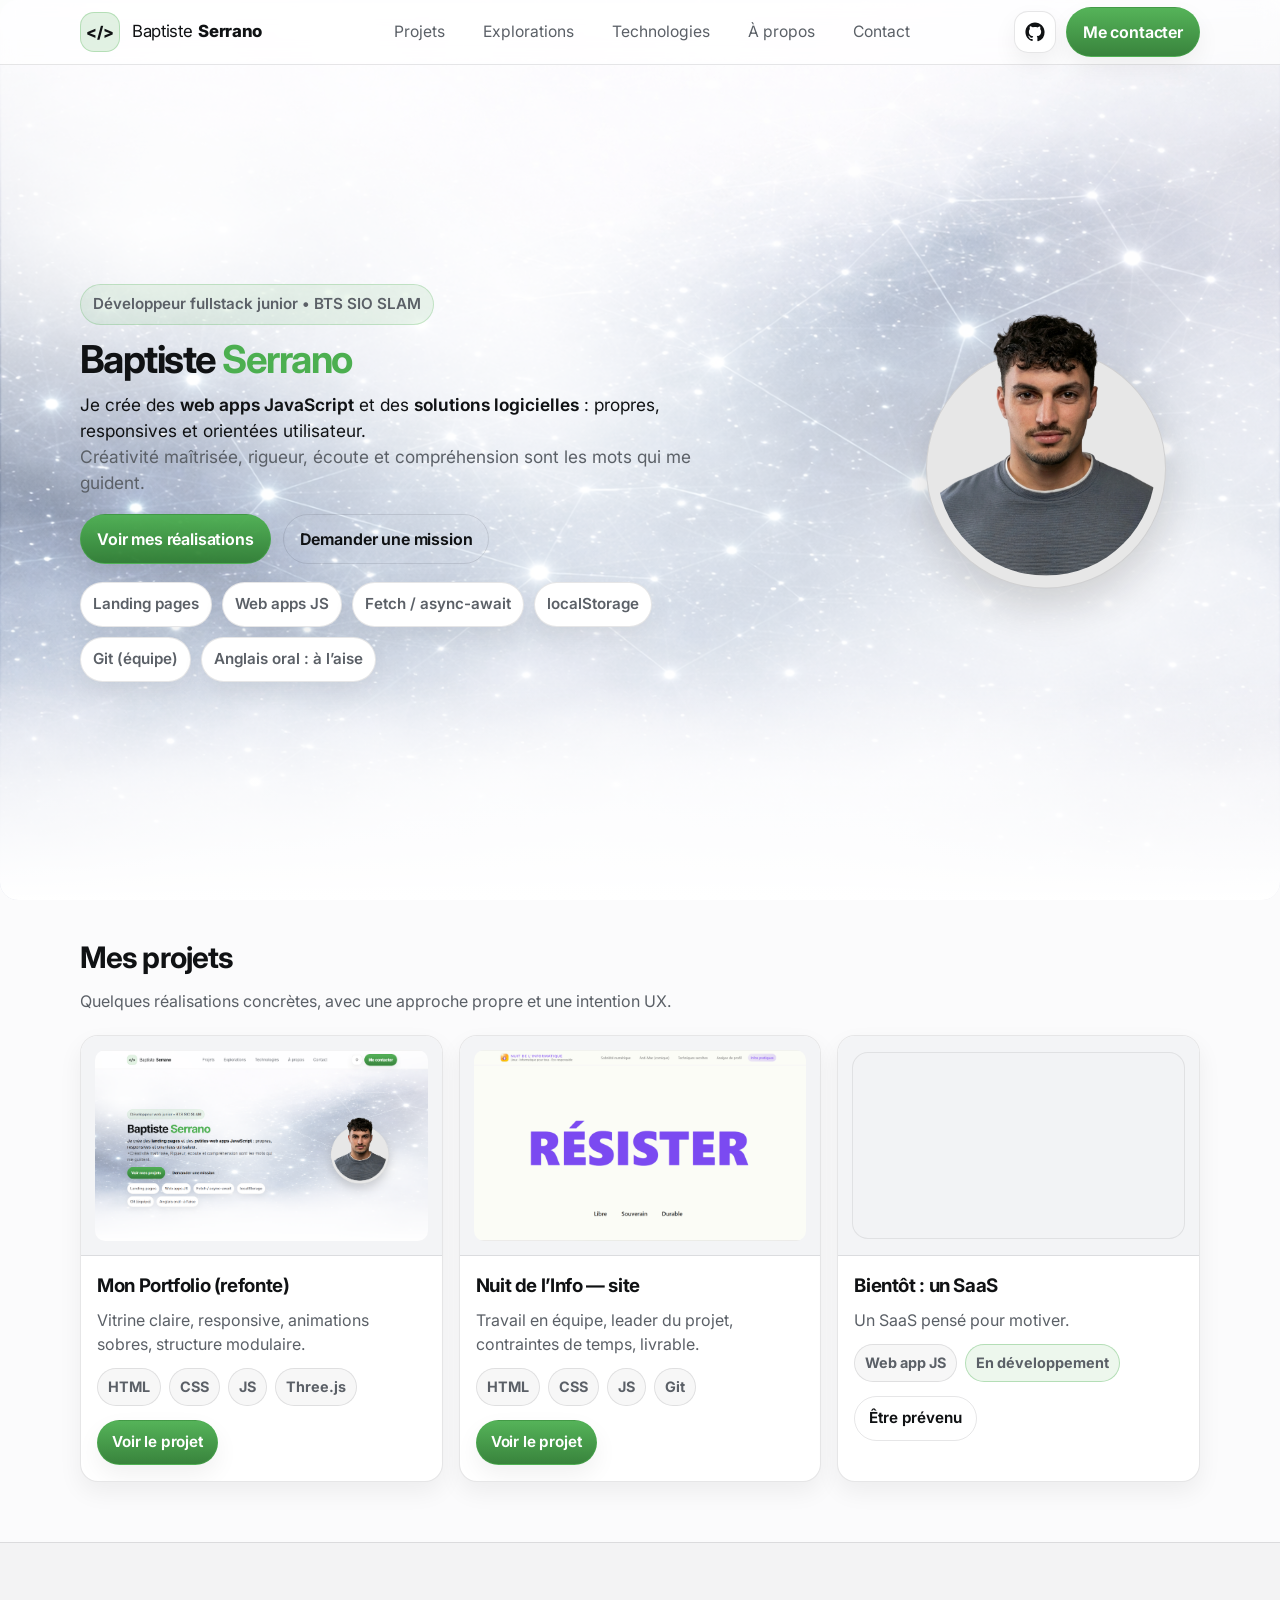
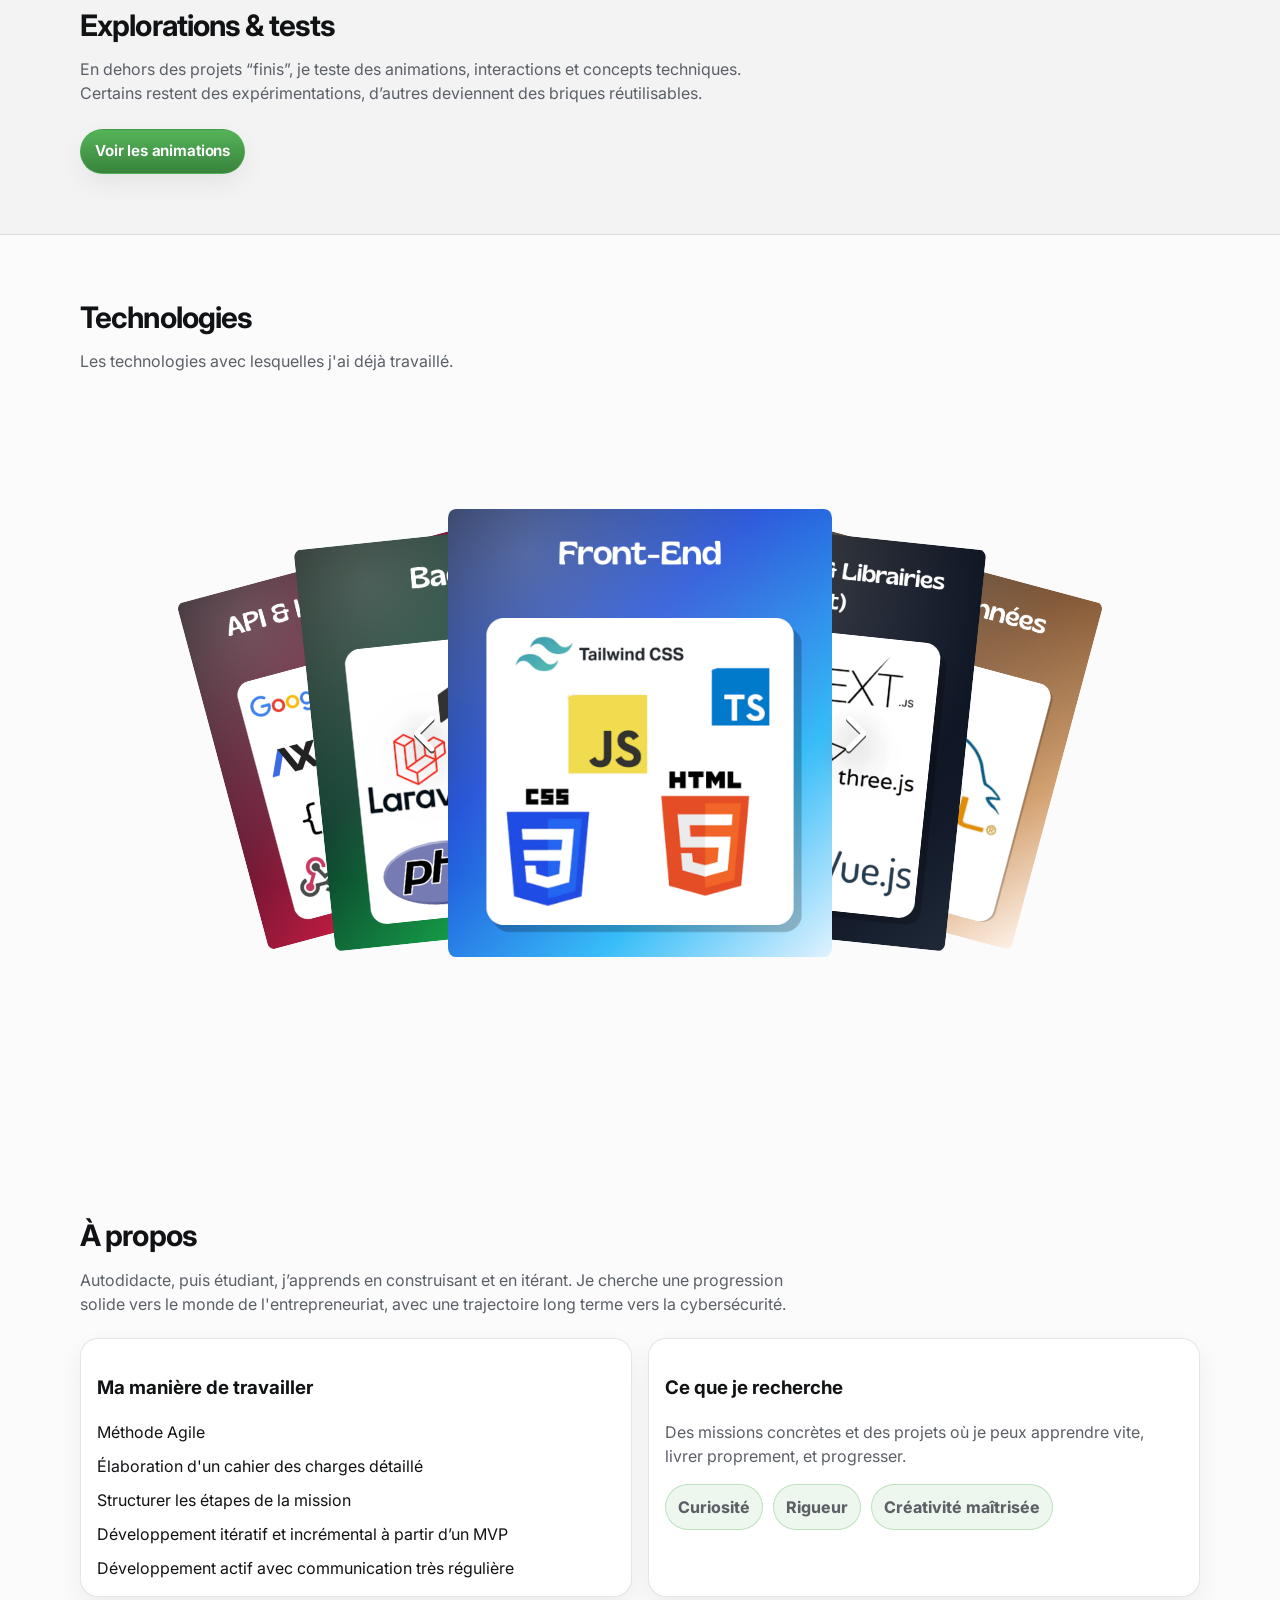
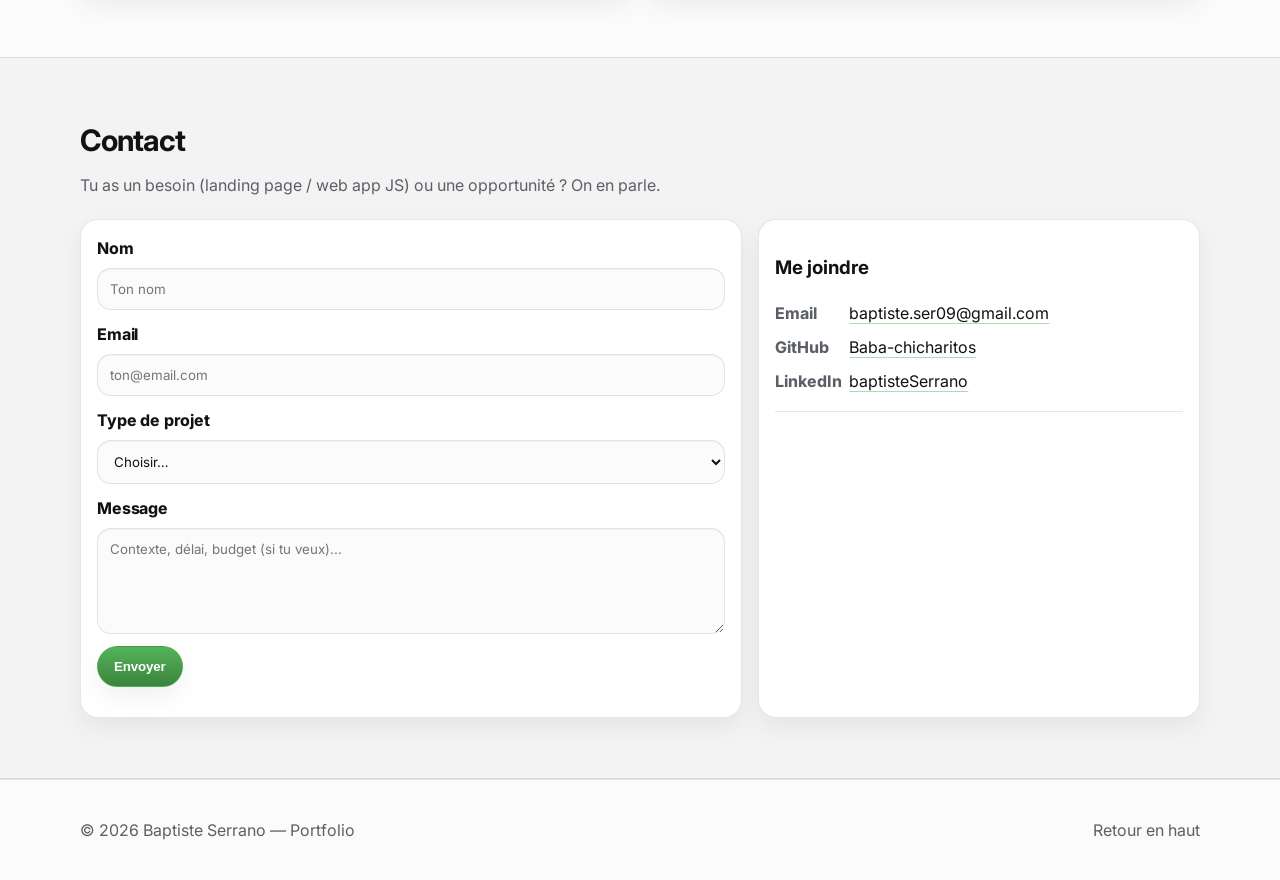
==== commit 5bfe7d27: "réel portfolio pro" ====
--- a/index.html
+++ b/index.html
@@ -42,7 +42,6 @@
           <a href="#projets">Projets</a>
           <a href="#explorations">Explorations</a>
           <a href="#stack">Technologies</a>
-          <a href="#parcours">Parcours pro</a>
           <a href="#apropos">À propos</a>
           <a href="#contact">Contact</a>
         </nav>
@@ -86,7 +85,6 @@
         <a href="#projets">Projets</a>
         <a href="#explorations">Explorations</a>
         <a href="#stack">Technologies</a>
-        <a href="#parcours">Parcours pro</a>
         <a href="#apropos">À propos</a>
         <a href="#contact">Contact</a>
       </div>
@@ -314,85 +312,6 @@
         </div>
       </section>
 
-      <section class="section section-soft" id="parcours">
-        <div class="container">
-          <header class="section-head">
-            <h2>Parcours pro</h2>
-          </header>
-
-          <div class="about-grid">
-            <div class="card about-card">
-              <h3>Mon profil</h3>
-              <p class="muted">
-                Je m'appelle Baptiste Serrano, j'ai 21 ans et je suis
-                informaticien passionné. A l'âge de 16 ans, j'ai découvert le
-                développement web, ce qui a déclenché ma passion pour la
-                création d'applications, web ou mobile. Comme je ne voulais pas
-                en faire un métier au départ, j'avais orienté mes études vers le
-                droit, sauf que ma vraie passion a pris le dessus. J'ai donc
-                arrété rapidemetn el droit et me suis réorienter rapidement.
-                J'ai donc suivi un parcours autodidacte en attendant d'intégrer
-                le lycée Ozenne pour obtenir le BTS SIO SLAM. En parallèle, j'ai
-                obtenu le BAFA, ce qui m'a permis de développer des compétences
-                en gestion de groupe et en communication. Récemment, j'ai
-                également obtenu une certification MOOC en cybersécurité,
-                renforçant ainsi mes connaissances dans ce domaine crucial. Mon
-                parcours est marqué par une soif d'apprendre constante, une
-                capacité d'adaptation et une volonté de progresser dans le monde
-                de l'informatique.
-              </p>
-              <div class="about-badges">
-                <span class="badge">21 ans</span>
-                <span class="badge">Bac général</span>
-                <span class="badge">BAFA</span>
-                <span class="badge">Cybersécurité</span>
-              </div>
-            </div>
-
-            <div class="card about-card">
-              <h3>Mes diplômes & certifications</h3>
-              <div class="list">
-                <div>
-                  <strong>Bac général</strong>
-                  <p class="muted">
-                    Une formation qui m’a donné un socle global, de la méthode
-                    et une capacité d’adaptation utile pour apprendre vite et
-                    évoluer dans des environnements variés.
-                  </p>
-                </div>
-
-                <div>
-                  <strong>BAFA</strong>
-                  <p class="muted">
-                    Le BAFA m’a permis de développer mon sens des
-                    responsabilités, l’organisation, la communication et la
-                    gestion de groupe. Des compétences que je réutilise aussi
-                    dans mes projets et mon travail en équipe.
-                  </p>
-                </div>
-
-                <div>
-                  <strong>Certification MOOC cybersécurité</strong>
-                  <p class="muted">
-                    Cette certification vient appuyer mon intérêt pour la
-                    cybersécurité. Elle m’a permis de renforcer mes bases sur
-                    les bonnes pratiques, les risques numériques et les enjeux
-                    actuels liés à la sécurité informatique.
-                  </p>
-                  <a
-                    class="btn btn-ghost btn-sm"
-                    href="docs/pdf/certification-mooc-cybersecurite.pdf"
-                    download
-                  >
-                    Diplôme du Mooc
-                  </a>
-                </div>
-              </div>
-            </div>
-          </div>
-        </div>
-      </section>
-
       <section class="section" id="apropos">
         <div class="container">
           <header class="section-head">
